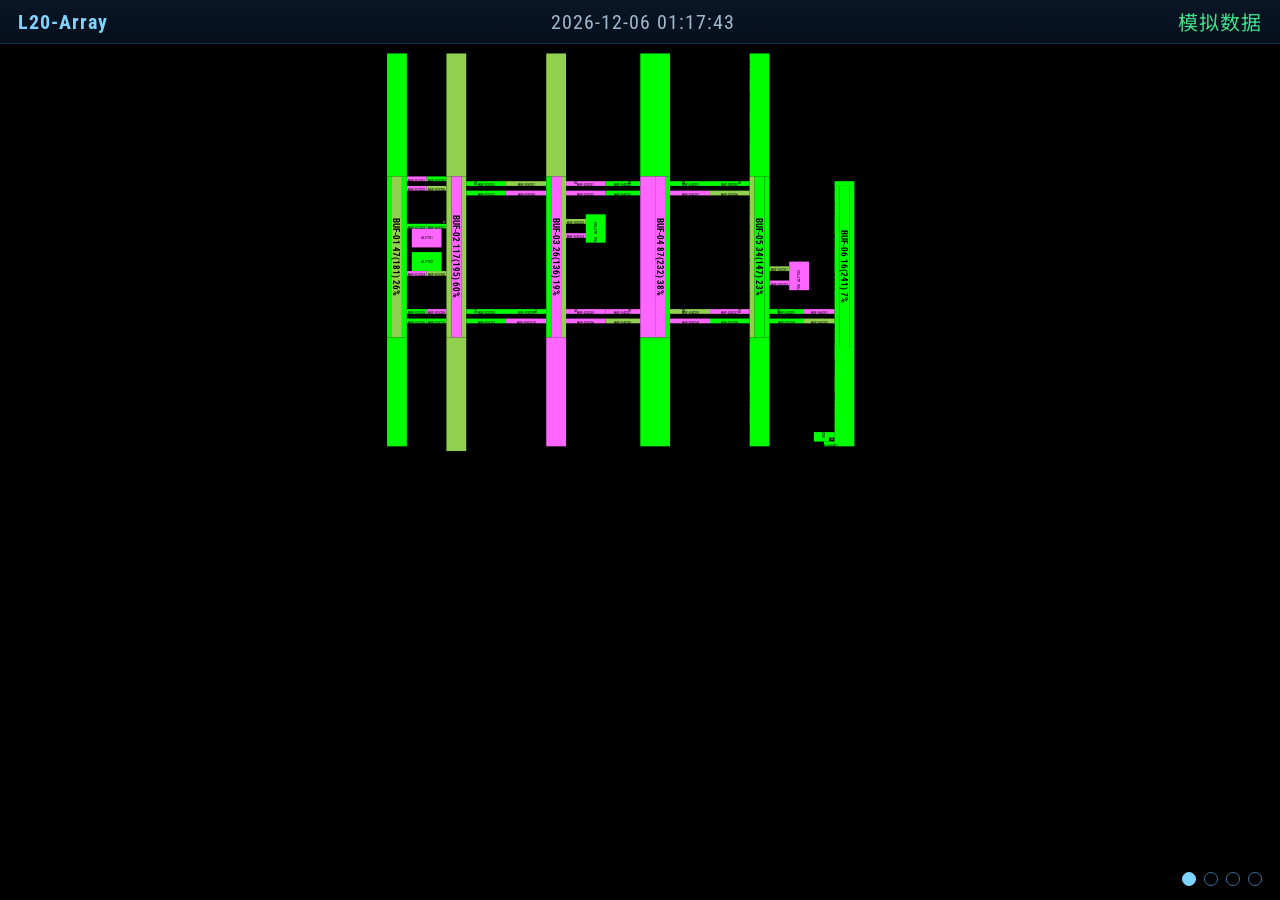
==== web/index.html @ 63c42b0e "feat: alarm camera focus, pulse and marquee bar" ====
<!DOCTYPE html>
<html lang="zh">
<head>
<meta charset="UTF-8">
<title>BUF FMC 监控大屏</title>
<link rel="stylesheet" href="css/dashboard.css">
<link href="https://fonts.googleapis.com/css2?family=Roboto+Condensed:wght@400;700&family=Noto+Sans+SC:wght@400;700&display=swap" rel="stylesheet">
</head>
<body>
<header id="hud">
  <span id="pageName">—</span>
  <span id="clock"></span>
  <span id="srcState" class="ok">模拟数据</span>
</header>
<main id="stage"><svg id="board" preserveAspectRatio="xMidYMid meet"></svg></main>
<footer id="alarmBar" class="hidden"></footer>
<nav id="pager"></nav>
<script src="data/page-1.js"></script><script src="data/page-2.js"></script>
<script src="data/page-3.js"></script><script src="data/page-4.js"></script>
<script src="js/page-render.js"></script>
<script src="js/carousel.js"></script>
<script src="js/alarm.js"></script>
<script src="js/data-provider.js"></script>
<script src="js/mock-provider.js"></script>
<script src="js/main.js"></script>
</body>
</html>
---- web/css/dashboard.css ----
/* BUF FMC 监控大屏骨架样式 */
* { margin: 0; padding: 0; box-sizing: border-box; }
html, body { width: 100vw; height: 100vh; overflow: hidden; }
body {
  background: #000;
  color: #cfe8ff;
  font-family: 'Roboto Condensed', 'Noto Sans SC', sans-serif;
  display: flex;
  flex-direction: column;
}

/* 页头 */
#hud {
  flex: 0 0 44px;
  display: flex;
  align-items: center;
  justify-content: space-between;
  padding: 0 18px;
  background: linear-gradient(180deg, #0a1526, #06101c);
  border-bottom: 1px solid #14304f;
  font-size: 20px;
  letter-spacing: 1px;
}
#pageName { color: #7fd4ff; font-weight: 700; }
#clock { color: #9fb8cc; font-variant-numeric: tabular-nums; }
#srcState.ok { color: #3fe08a; }
#srcState.err { color: #ff5f5f; }

/* 主舞台 */
#stage { flex: 1 1 auto; min-height: 0; display: flex; }
#board { width: 100%; height: 100%; display: block; }
#board .page { transition: opacity .6s ease; opacity: 1; }

/* 报警条（Task 3 启用） */
#alarmBar {
  flex: 0 0 40px;
  overflow: hidden;
  white-space: nowrap;
  background: #2a0b0b;
  color: #ff8080;
  line-height: 40px;
  font-size: 18px;
}
#alarmBar.hidden { display: none; }
#alarmBar { border-top: 1px solid #5a1414; }
#alarmBar .alarm-track {
  display: inline-flex;
  white-space: nowrap;
  min-width: 100%;
}
#alarmBar .alarm-run {
  display: inline-block;
  white-space: nowrap;
  animation: alarm-marquee linear infinite;
}
@keyframes alarm-marquee {
  from { transform: translateX(0); }
  to   { transform: translateX(-100%); }
}
#alarmBar .alarm-sep { color: #a33; }

/* 站点报警红描边脉冲（Task 5） */
.alarm-pulse {
  animation: alarm-stroke 2s ease-in-out infinite;
}
@keyframes alarm-stroke {
  0%, 100% { stroke: #ff2020; stroke-width: 2; }
  50%      { stroke: #ff7070; stroke-width: 6; }
}

/* 右下角页码指示器 */
#pager {
  position: fixed;
  right: 18px;
  bottom: 14px;
  display: flex;
  gap: 8px;
}
#pager .dot {
  width: 14px; height: 14px;
  border-radius: 50%;
  border: 1px solid #3f6f9f;
  background: transparent;
  cursor: pointer;
}
#pager .dot.on { background: #7fd4ff; border-color: #7fd4ff; }
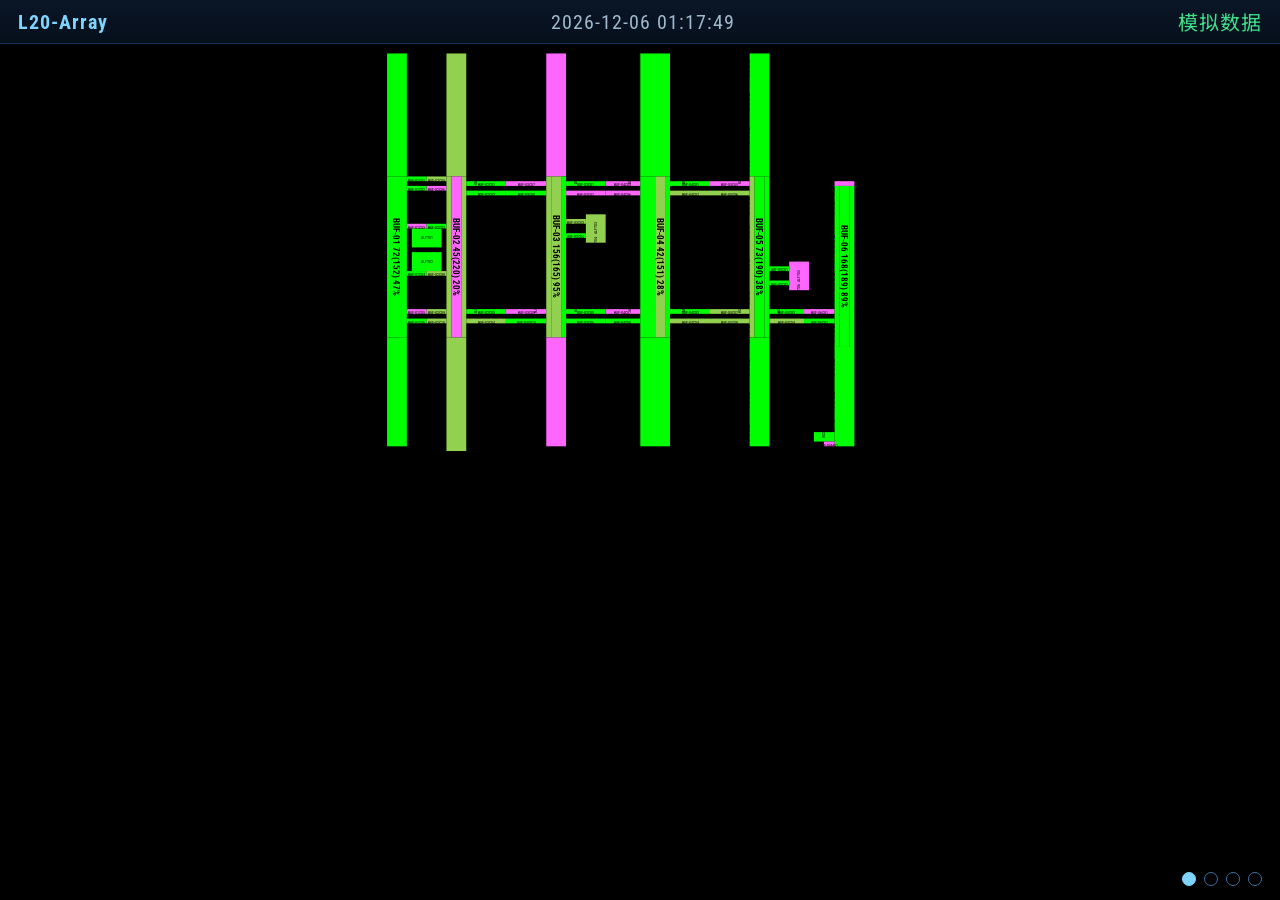
==== commit 209e6848: "docs: acceptance results and config for web dashboard" ====
--- a/web/index.html
+++ b/web/index.html
@@ -15,6 +15,7 @@
 <main id="stage"><svg id="board" preserveAspectRatio="xMidYMid meet"></svg></main>
 <footer id="alarmBar" class="hidden"></footer>
 <nav id="pager"></nav>
+<script src="config.js"></script>
 <script src="data/page-1.js"></script><script src="data/page-2.js"></script>
 <script src="data/page-3.js"></script><script src="data/page-4.js"></script>
 <script src="js/page-render.js"></script>
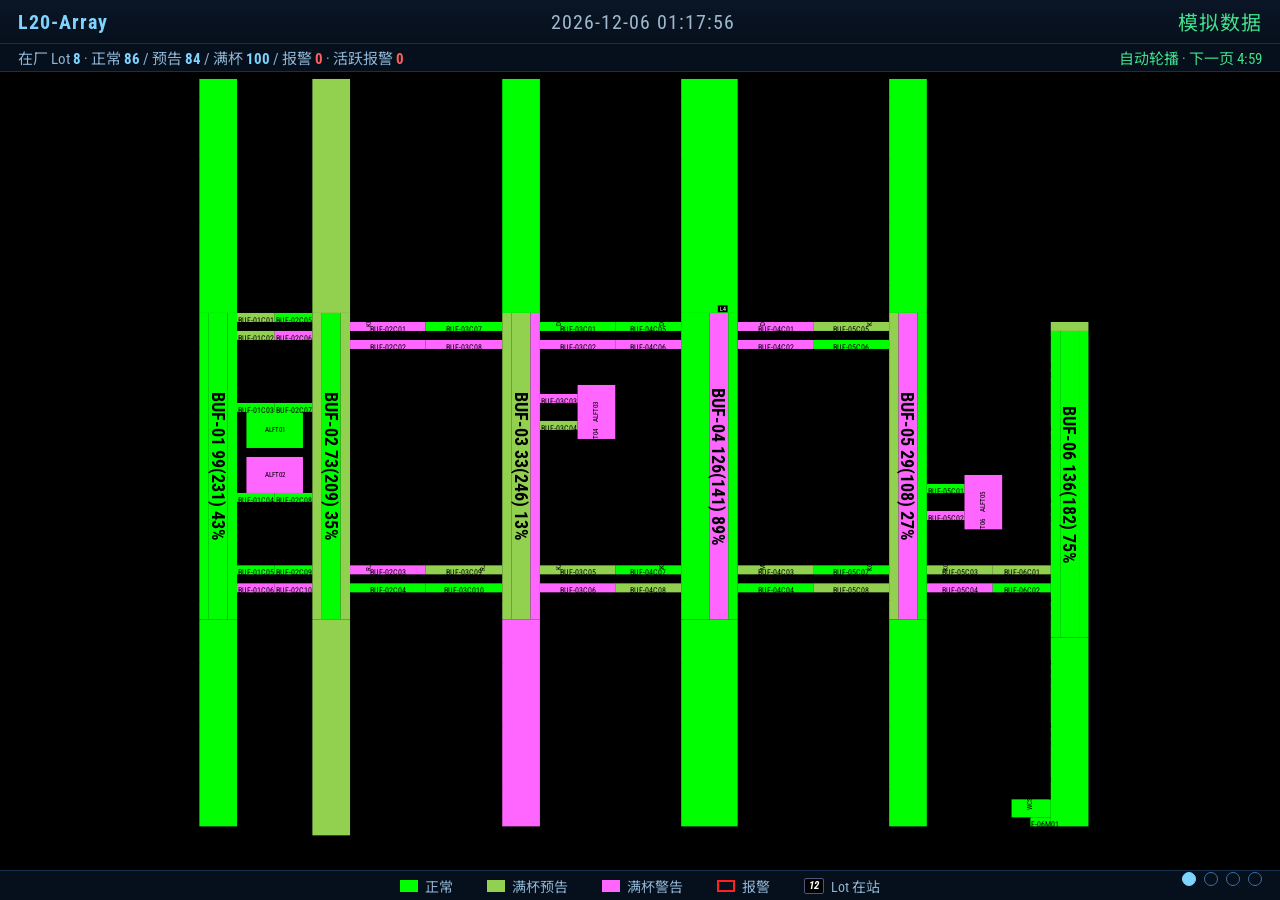
==== commit ff9fcb8f: "fix: crop page viewBox to content, add live status summary and legend" ====
--- a/web/index.html
+++ b/web/index.html
@@ -12,7 +12,18 @@
   <span id="clock"></span>
   <span id="srcState" class="ok">模拟数据</span>
 </header>
+<div id="statusBar">
+  <span id="lotSummary">在厂 Lot 0 · 正常 0 / 预告 0 / 满杯 0 / 报警 0 · 活跃报警 0</span>
+  <span id="carouselState">自动轮播</span>
+</div>
 <main id="stage"><svg id="board" preserveAspectRatio="xMidYMid meet"></svg></main>
+<footer id="legend">
+  <span class="lg"><i class="sw sw-normal"></i>正常</span>
+  <span class="lg"><i class="sw sw-pre"></i>满杯预告</span>
+  <span class="lg"><i class="sw sw-full"></i>满杯警告</span>
+  <span class="lg"><i class="sw sw-alarm"></i>报警</span>
+  <span class="lg"><i class="sw sw-lot">12</i>Lot 在站</span>
+</footer>
 <footer id="alarmBar" class="hidden"></footer>
 <nav id="pager"></nav>
 <script src="config.js"></script>
--- a/web/css/dashboard.css
+++ b/web/css/dashboard.css
@@ -25,6 +25,68 @@
 #clock { color: #9fb8cc; font-variant-numeric: tabular-nums; }
 #srcState.ok { color: #3fe08a; }
 #srcState.err { color: #ff5f5f; }
+
+/* 页头下状态条：实时摘要 + 轮播状态 */
+#statusBar {
+  flex: 0 0 28px;
+  display: flex;
+  align-items: center;
+  justify-content: space-between;
+  padding: 0 18px;
+  background: #06101c;
+  border-bottom: 1px solid #14304f;
+  font-size: 15px;
+  color: #8fb4d4;
+}
+#statusBar #lotSummary { font-variant-numeric: tabular-nums; }
+#statusBar #lotSummary .num { color: #7fd4ff; font-weight: 700; }
+#statusBar #lotSummary .num.alarm { color: #ff5f5f; }
+#statusBar #carouselState { color: #3fe08a; }
+#statusBar #carouselState.alarm { color: #ff8080; }
+#statusBar #carouselState.manual { color: #ffd35f; }
+
+/* 页脚图例条（报警条上方，无报警时贴底） */
+#legend {
+  flex: 0 0 30px;
+  display: flex;
+  align-items: center;
+  justify-content: center;
+  gap: 34px;
+  background: #06101c;
+  border-top: 1px solid #14304f;
+  font-size: 14px;
+  color: #8fb4d4;
+}
+#legend .lg { display: inline-flex; align-items: center; gap: 7px; }
+#legend .sw { display: inline-block; width: 18px; height: 12px; }
+#legend .sw-normal { background: #00FF00; }
+#legend .sw-pre { background: #92D050; }
+#legend .sw-full { background: #FF66FF; }
+/* 报警样例：红描边闪烁 */
+#legend .sw-alarm {
+  background: transparent;
+  border: 2px solid #ff2020;
+  animation: legend-blink 2s ease-in-out infinite;
+}
+@keyframes legend-blink {
+  0%, 100% { border-color: #ff2020; border-width: 2px; }
+  50%      { border-color: #ff7070; border-width: 4px; }
+}
+/* Lot 徽标样例：黑底白字小徽标 */
+#legend .sw-lot {
+  width: auto;
+  min-width: 18px;
+  height: 16px;
+  padding: 0 4px;
+  background: #000;
+  border: 1px solid #557;
+  border-radius: 2px;
+  color: #fff;
+  font-size: 11px;
+  line-height: 14px;
+  text-align: center;
+  font-weight: 700;
+}
 
 /* 主舞台 */
 #stage { flex: 1 1 auto; min-height: 0; display: flex; }
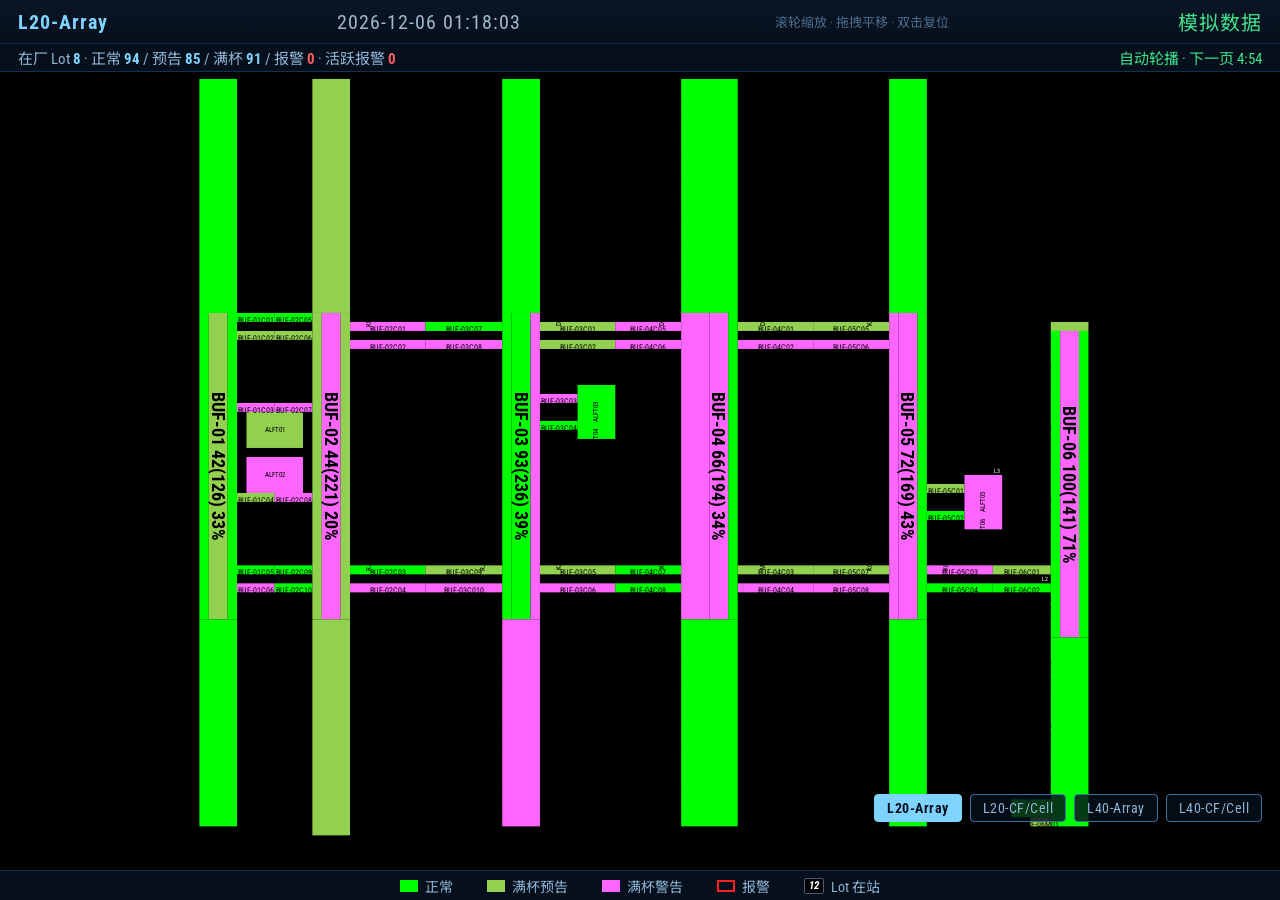
==== commit 6e7aa521: "fix: carousel dwell reset bug, add zoom/pan and labeled page nav" ====
--- a/web/index.html
+++ b/web/index.html
@@ -10,6 +10,7 @@
 <header id="hud">
   <span id="pageName">—</span>
   <span id="clock"></span>
+  <span id="zoomHint">滚轮缩放 · 拖拽平移 · 双击复位</span>
   <span id="srcState" class="ok">模拟数据</span>
 </header>
 <div id="statusBar">
@@ -34,6 +35,7 @@
 <script src="js/alarm.js"></script>
 <script src="js/data-provider.js"></script>
 <script src="js/mock-provider.js"></script>
+<script src="js/zoom.js"></script>
 <script src="js/main.js"></script>
 </body>
 </html>
--- a/web/css/dashboard.css
+++ b/web/css/dashboard.css
@@ -22,6 +22,7 @@
   letter-spacing: 1px;
 }
 #pageName { color: #7fd4ff; font-weight: 700; }
+#zoomHint { color: #4a6b8a; font-size: 13px; letter-spacing: 0; margin-left: 24px; }
 #clock { color: #9fb8cc; font-variant-numeric: tabular-nums; }
 #srcState.ok { color: #3fe08a; }
 #srcState.err { color: #ff5f5f; }
@@ -130,19 +131,28 @@
   50%      { stroke: #ff7070; stroke-width: 6; }
 }
 
-/* 右下角页码指示器 */
+/* 右下角页码指示器：带页名的按钮组 */
 #pager {
   position: fixed;
   right: 18px;
-  bottom: 14px;
+  bottom: 78px; /* 避开页脚（图例 30px + 报警条 40px） */
   display: flex;
   gap: 8px;
 }
-#pager .dot {
-  width: 14px; height: 14px;
-  border-radius: 50%;
+#pager .pgBtn {
+  padding: 5px 12px;
   border: 1px solid #3f6f9f;
-  background: transparent;
+  border-radius: 4px;
+  background: rgba(6, 16, 28, 0.82);
+  color: #8fb4d4;
+  font: 14px 'Roboto Condensed', 'Noto Sans SC', sans-serif;
+  letter-spacing: 0.5px;
   cursor: pointer;
 }
-#pager .dot.on { background: #7fd4ff; border-color: #7fd4ff; }
+#pager .pgBtn:hover { border-color: #7fd4ff; color: #cfe8ff; }
+#pager .pgBtn.on {
+  background: #7fd4ff;
+  border-color: #7fd4ff;
+  color: #06101c;
+  font-weight: 700;
+}
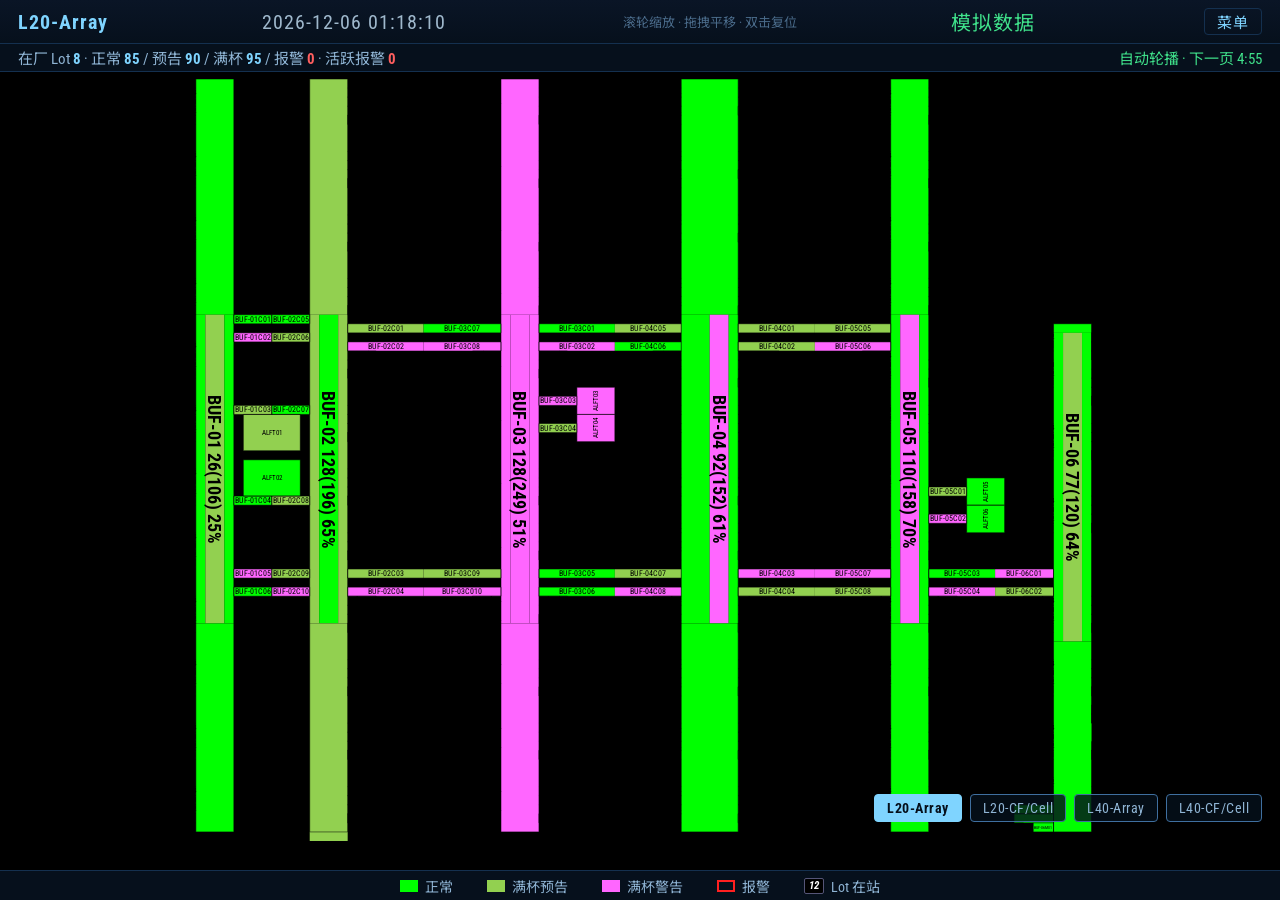
==== commit 320cdf2f: "feat: mode menu page and synced alarm marquee" ====
--- a/web/index.html
+++ b/web/index.html
@@ -12,6 +12,7 @@
   <span id="clock"></span>
   <span id="zoomHint">滚轮缩放 · 拖拽平移 · 双击复位</span>
   <span id="srcState" class="ok">模拟数据</span>
+  <a id="menuLink" href="menu.html">菜单</a>
 </header>
 <div id="statusBar">
   <span id="lotSummary">在厂 Lot 0 · 正常 0 / 预告 0 / 满杯 0 / 报警 0 · 活跃报警 0</span>
--- a/web/css/dashboard.css
+++ b/web/css/dashboard.css
@@ -25,6 +25,8 @@
 #zoomHint { color: #4a6b8a; font-size: 13px; letter-spacing: 0; margin-left: 24px; }
 #clock { color: #9fb8cc; font-variant-numeric: tabular-nums; }
 #srcState.ok { color: #3fe08a; }
+#menuLink { color: #7fd4ff; font-size: 15px; text-decoration: none; border: 1px solid #14304f; border-radius: 4px; padding: 2px 12px; margin-left: 16px; }
+#menuLink:hover { border-color: #2f6ea5; background: #0a1526; }
 #srcState.err { color: #ff5f5f; }
 
 /* 页头下状态条：实时摘要 + 轮播状态 */
@@ -106,20 +108,13 @@
 }
 #alarmBar.hidden { display: none; }
 #alarmBar { border-top: 1px solid #5a1414; }
-#alarmBar .alarm-track {
+/* rAF 驱动的滚动轨道：两份 .alarm-copy 并排，JS 按实测单份宽度取模循环 */
+#alarmBar .alarm-run {
   display: inline-flex;
   white-space: nowrap;
-  min-width: 100%;
+  will-change: transform;
 }
-#alarmBar .alarm-run {
-  display: inline-block;
-  white-space: nowrap;
-  animation: alarm-marquee linear infinite;
-}
-@keyframes alarm-marquee {
-  from { transform: translateX(0); }
-  to   { transform: translateX(-100%); }
-}
+#alarmBar .alarm-copy { display: inline-block; white-space: nowrap; }
 #alarmBar .alarm-sep { color: #a33; }
 
 /* 站点报警红描边脉冲（Task 5） */
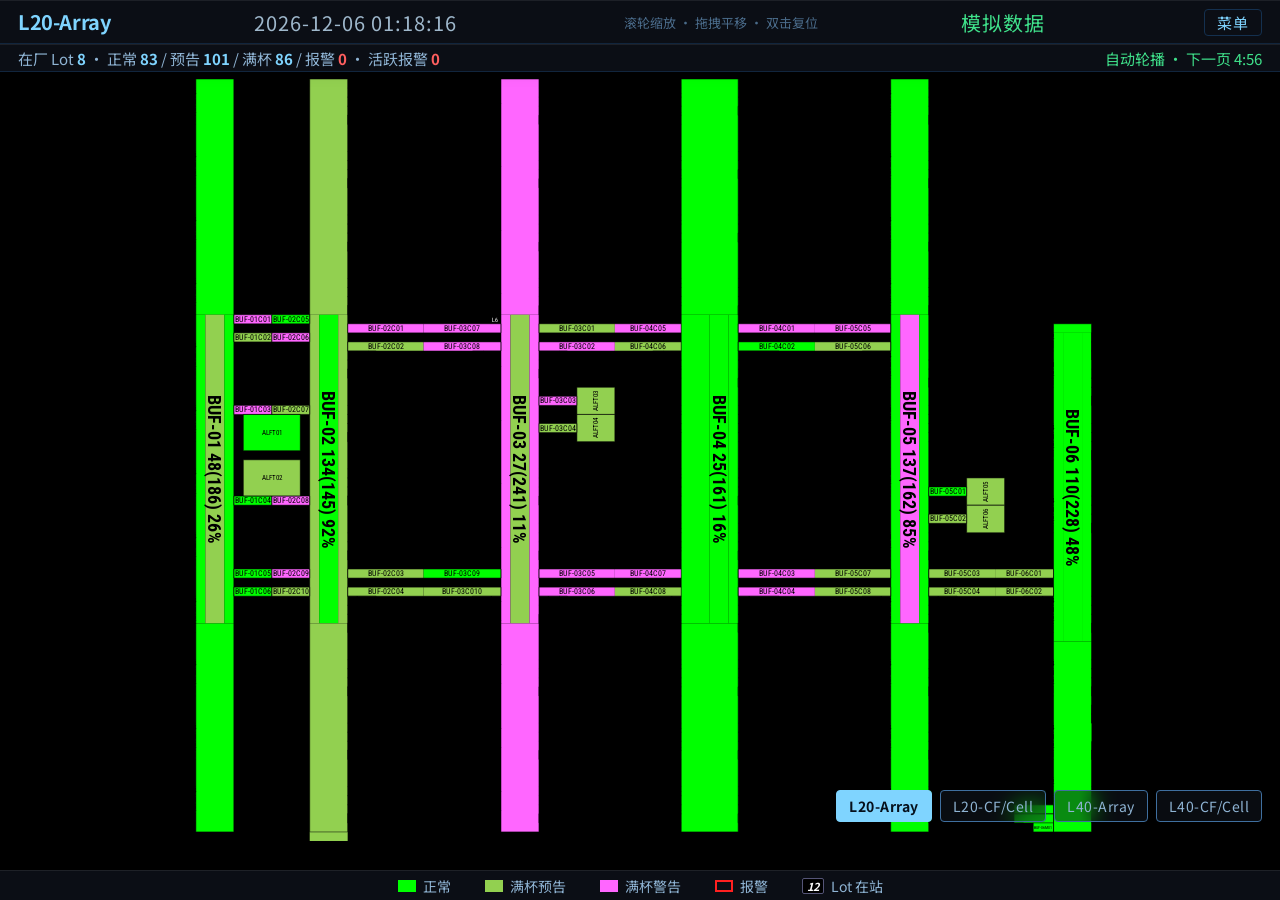
==== commit ac986a4a: "feat: apple-design UI polish (springs, gestures, materials, typography, a11y)" ====
--- a/web/index.html
+++ b/web/index.html
@@ -31,6 +31,7 @@
 <script src="config.js"></script>
 <script src="data/page-1.js"></script><script src="data/page-2.js"></script>
 <script src="data/page-3.js"></script><script src="data/page-4.js"></script>
+<script src="js/motion.js"></script>
 <script src="js/page-render.js"></script>
 <script src="js/carousel.js"></script>
 <script src="js/alarm.js"></script>
--- a/web/css/dashboard.css
+++ b/web/css/dashboard.css
@@ -1,62 +1,91 @@
-/* BUF FMC 监控大屏骨架样式 */
+/* BUF FMC 监控大屏骨架样式（Apple Design 打磨版） */
 * { margin: 0; padding: 0; box-sizing: border-box; }
 html, body { width: 100vw; height: 100vh; overflow: hidden; }
 body {
   background: #000;
   color: #cfe8ff;
-  font-family: 'Roboto Condensed', 'Noto Sans SC', sans-serif;
+  /* §15 排印：系统字体栈兜底，Noto Sans SC 在前 */
+  font-family: 'Noto Sans SC', 'Roboto Condensed', system-ui, -apple-system, 'Segoe UI', 'Microsoft YaHei', sans-serif;
   display: flex;
   flex-direction: column;
 }
 
-/* 页头 */
+/* ---- §12 材质与深度：半透明浮层 chrome ----
+ * 统一基材 rgba(18,24,34,0.62) + blur(20px) saturate(160%) + 顶部 1px 亮边；
+ * 材质权重编码层级：页头最重（更深 blur + 更重阴影），小控件最轻。 */
+
+/* 页头（重材质：结构层级最高） */
 #hud {
   flex: 0 0 44px;
   display: flex;
   align-items: center;
   justify-content: space-between;
   padding: 0 18px;
-  background: linear-gradient(180deg, #0a1526, #06101c);
-  border-bottom: 1px solid #14304f;
+  background: rgba(18, 24, 34, 0.62);
+  -webkit-backdrop-filter: blur(28px) saturate(160%);
+  backdrop-filter: blur(28px) saturate(160%);
+  border-top: 1px solid rgba(255, 255, 255, 0.08); /* 亮边 = 光照在材质上 */
+  border-bottom: 1px solid rgba(20, 48, 79, 0.7);
+  box-shadow: 0 10px 30px rgba(0, 0, 0, 0.45);     /* 大表面 = 更深阴影 */
   font-size: 20px;
   letter-spacing: 1px;
-}
-#pageName { color: #7fd4ff; font-weight: 700; }
+  position: relative;
+  z-index: 2;
+}
+/* §15 大字号标题：负 tracking + 紧 leading */
+#pageName { color: #7fd4ff; font-weight: 700; letter-spacing: -0.02em; line-height: 1.1; }
 #zoomHint { color: #4a6b8a; font-size: 13px; letter-spacing: 0; margin-left: 24px; }
 #clock { color: #9fb8cc; font-variant-numeric: tabular-nums; }
 #srcState.ok { color: #3fe08a; }
-#menuLink { color: #7fd4ff; font-size: 15px; text-decoration: none; border: 1px solid #14304f; border-radius: 4px; padding: 2px 12px; margin-left: 16px; }
-#menuLink:hover { border-color: #2f6ea5; background: #0a1526; }
 #srcState.err { color: #ff5f5f; }
-
-/* 页头下状态条：实时摘要 + 轮播状态 */
+#menuLink {
+  color: #7fd4ff;
+  font-size: 15px;
+  text-decoration: none;
+  border: 1px solid #14304f;
+  border-radius: 4px;
+  padding: 2px 12px;
+  margin-left: 16px;
+}
+#menuLink:hover { border-color: #2f6ea5; background: rgba(47, 110, 165, 0.15); will-change: transform; }
+/* §1/§10 即时反馈：按下即刻 scale(0.97)，100ms ease-out */
+#menuLink:active { transform: scale(0.97); transition: transform 100ms ease-out; }
+
+/* 页头下状态条（轻材质）：实时摘要 + 轮播状态 */
 #statusBar {
   flex: 0 0 28px;
   display: flex;
   align-items: center;
   justify-content: space-between;
   padding: 0 18px;
-  background: #06101c;
-  border-bottom: 1px solid #14304f;
+  background: rgba(18, 24, 34, 0.62);
+  -webkit-backdrop-filter: blur(20px) saturate(160%);
+  backdrop-filter: blur(20px) saturate(160%);
+  border-top: 1px solid rgba(255, 255, 255, 0.08);
+  border-bottom: 1px solid rgba(20, 48, 79, 0.7);
   font-size: 15px;
   color: #8fb4d4;
-}
-#statusBar #lotSummary { font-variant-numeric: tabular-nums; }
+  font-variant-numeric: tabular-nums; /* §15 数字等宽，跳动不抖 */
+  position: relative;
+  z-index: 2;
+}
 #statusBar #lotSummary .num { color: #7fd4ff; font-weight: 700; }
 #statusBar #lotSummary .num.alarm { color: #ff5f5f; }
 #statusBar #carouselState { color: #3fe08a; }
 #statusBar #carouselState.alarm { color: #ff8080; }
 #statusBar #carouselState.manual { color: #ffd35f; }
 
-/* 页脚图例条（报警条上方，无报警时贴底） */
+/* 页脚图例条（轻材质，与报警条同处 flex 流内、互不叠层） */
 #legend {
   flex: 0 0 30px;
   display: flex;
   align-items: center;
   justify-content: center;
   gap: 34px;
-  background: #06101c;
-  border-top: 1px solid #14304f;
+  background: rgba(18, 24, 34, 0.62);
+  -webkit-backdrop-filter: blur(20px) saturate(160%);
+  backdrop-filter: blur(20px) saturate(160%);
+  border-top: 1px solid rgba(255, 255, 255, 0.08);
   font-size: 14px;
   color: #8fb4d4;
 }
@@ -94,20 +123,26 @@
 /* 主舞台 */
 #stage { flex: 1 1 auto; min-height: 0; display: flex; }
 #board { width: 100%; height: 100%; display: block; }
-#board .page { transition: opacity .6s ease; opacity: 1; }
-
-/* 报警条（Task 3 启用） */
+/* §7 页面切换：opacity + 6px y 位移共用同一过渡曲线（进入自下而上） */
+#board .page { transition: opacity .6s ease, transform .6s ease; opacity: 1; }
+
+/* 报警条（材质 + materialize 出现/消失：高度 + 透明度联动，不用 display:none） */
 #alarmBar {
-  flex: 0 0 40px;
+  flex: 0 0 auto;
+  height: 40px;
   overflow: hidden;
   white-space: nowrap;
-  background: #2a0b0b;
+  background: rgba(18, 24, 34, 0.62);
+  -webkit-backdrop-filter: blur(20px) saturate(160%);
+  backdrop-filter: blur(20px) saturate(160%);
+  border-top: 1px solid rgba(255, 64, 64, 0.35); /* 红色语义放在描边/文字层，不放在材质底色 */
   color: #ff8080;
   line-height: 40px;
   font-size: 18px;
-}
-#alarmBar.hidden { display: none; }
-#alarmBar { border-top: 1px solid #5a1414; }
+  opacity: 1;
+  transition: height .35s ease, opacity .35s ease, border-top-width .35s ease;
+}
+#alarmBar.hidden { height: 0; opacity: 0; border-top-width: 0; }
 /* rAF 驱动的滚动轨道：两份 .alarm-copy 并排，JS 按实测单份宽度取模循环 */
 #alarmBar .alarm-run {
   display: inline-flex;
@@ -117,7 +152,7 @@
 #alarmBar .alarm-copy { display: inline-block; white-space: nowrap; }
 #alarmBar .alarm-sep { color: #a33; }
 
-/* 站点报警红描边脉冲（Task 5） */
+/* 站点报警红描边脉冲（保留） */
 .alarm-pulse {
   animation: alarm-stroke 2s ease-in-out infinite;
 }
@@ -126,7 +161,7 @@
   50%      { stroke: #ff7070; stroke-width: 6; }
 }
 
-/* 右下角页码指示器：带页名的按钮组 */
+/* 右下角页码指示器（最轻材质：小控件 = 轻 blur、轻底色） */
 #pager {
   position: fixed;
   right: 18px;
@@ -138,16 +173,50 @@
   padding: 5px 12px;
   border: 1px solid #3f6f9f;
   border-radius: 4px;
-  background: rgba(6, 16, 28, 0.82);
+  background: rgba(18, 24, 34, 0.5);
+  -webkit-backdrop-filter: blur(12px) saturate(160%);
+  backdrop-filter: blur(12px) saturate(160%);
   color: #8fb4d4;
-  font: 14px 'Roboto Condensed', 'Noto Sans SC', sans-serif;
+  font: 14px 'Noto Sans SC', 'Roboto Condensed', system-ui, sans-serif;
   letter-spacing: 0.5px;
   cursor: pointer;
 }
-#pager .pgBtn:hover { border-color: #7fd4ff; color: #cfe8ff; }
+#pager .pgBtn:hover { border-color: #7fd4ff; color: #cfe8ff; will-change: transform; }
+/* §1/§10 即时反馈：按下即刻 scale(0.97) */
+#pager .pgBtn:active { transform: scale(0.97); transition: transform 100ms ease-out; }
 #pager .pgBtn.on {
   background: #7fd4ff;
   border-color: #7fd4ff;
   color: #06101c;
   font-weight: 700;
 }
+
+/* ---- §14 可访问性 ---- */
+
+/* reduced-motion：全部动效退化为 ≤200ms opacity cross-fade 或静态 */
+@media (prefers-reduced-motion: reduce) {
+  #board .page { transition: opacity 200ms ease; transform: none !important; }
+  #alarmBar { transition: opacity 200ms ease; }
+  #menuLink, #pager .pgBtn { transition: none; }
+  #menuLink:active, #pager .pgBtn:active { transform: none; }
+  .alarm-pulse { animation: none; stroke: #ff2020; stroke-width: 3; } /* 静态红框 */
+  #legend .sw-alarm { animation: none; border-color: #ff2020; border-width: 2px; }
+}
+
+/* reduced-transparency：材质变实底、去 blur */
+@media (prefers-reduced-transparency: reduce) {
+  #hud, #statusBar, #legend, #alarmBar {
+    background: #121a26;
+    -webkit-backdrop-filter: none;
+    backdrop-filter: none;
+  }
+  #pager .pgBtn { background: #121a26; -webkit-backdrop-filter: none; backdrop-filter: none; }
+}
+
+/* prefers-contrast:more：控件加对比边框 */
+@media (prefers-contrast: more) {
+  #menuLink, #pager .pgBtn { border: 2px solid #9fdcff; }
+  #hud, #statusBar { border-bottom-color: #9fdcff; }
+  #legend { border-top-color: #9fdcff; }
+  #alarmBar { border-top-color: #ff6060; }
+}
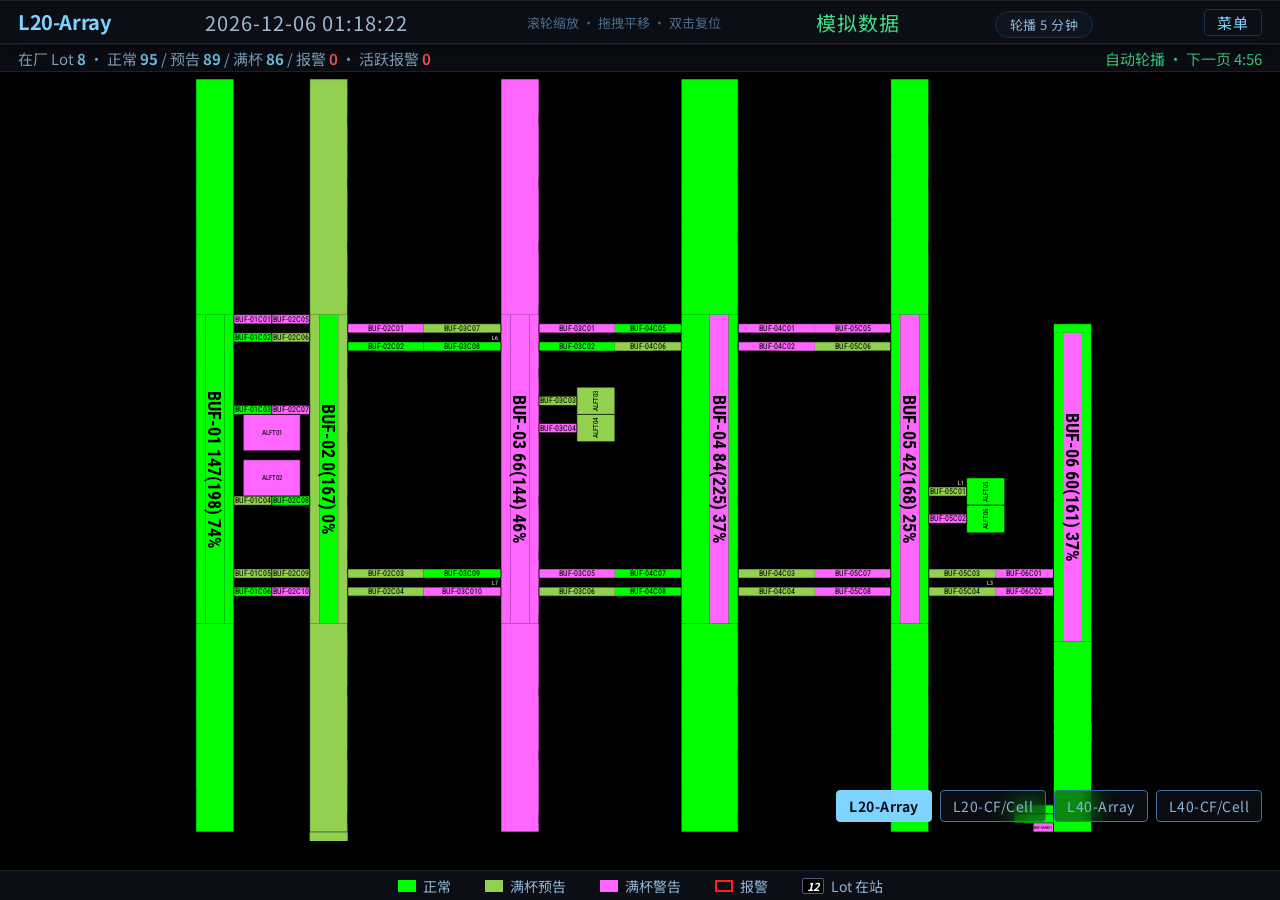
==== commit 6f58b5f7: "feat: user-configurable carousel dwell (persisted, hidden in QA mode)" ====
--- a/web/index.html
+++ b/web/index.html
@@ -12,6 +12,7 @@
   <span id="clock"></span>
   <span id="zoomHint">滚轮缩放 · 拖拽平移 · 双击复位</span>
   <span id="srcState" class="ok">模拟数据</span>
+  <span id="dwellSlot"></span><!-- 停留时长胶囊（main.js 填充；?qa=1 不渲染） -->
   <a id="menuLink" href="menu.html">菜单</a>
 </header>
 <div id="statusBar">
--- a/web/css/dashboard.css
+++ b/web/css/dashboard.css
@@ -30,7 +30,7 @@
   font-size: 20px;
   letter-spacing: 1px;
   position: relative;
-  z-index: 2;
+  z-index: 3; /* 高于 #statusBar：内部 .dwell-menu 弹层需跨过状态条点击 */
 }
 /* §15 大字号标题：负 tracking + 紧 leading */
 #pageName { color: #7fd4ff; font-weight: 700; letter-spacing: -0.02em; line-height: 1.1; }
@@ -51,6 +51,57 @@
 /* §1/§10 即时反馈：按下即刻 scale(0.97)，100ms ease-out */
 #menuLink:active { transform: scale(0.97); transition: transform 100ms ease-out; }
 
+/* 轮播停留时长设置（页头小胶囊 + 选项弹层：最轻材质小控件） */
+#dwellSlot { display: flex; align-items: center; }
+.dwell-ctl { position: relative; }
+.dwell-btn {
+  color: #8fb4d4;
+  font: 13px 'Noto Sans SC', 'Roboto Condensed', system-ui, sans-serif;
+  letter-spacing: 0.5px;
+  font-variant-numeric: tabular-nums;
+  background: rgba(18, 24, 34, 0.5);
+  -webkit-backdrop-filter: blur(12px) saturate(160%);
+  backdrop-filter: blur(12px) saturate(160%);
+  border: 1px solid #14304f;
+  border-radius: 999px; /* 胶囊 */
+  padding: 3px 14px;
+  cursor: pointer;
+}
+.dwell-btn:hover { border-color: #2f6ea5; color: #cfe8ff; background: rgba(47, 110, 165, 0.15); will-change: transform; }
+/* §1/§10 即时反馈：按下即刻 scale(0.97)，100ms ease-out */
+.dwell-btn:active { transform: scale(0.97); transition: transform 100ms ease-out; }
+.dwell-menu {
+  position: absolute;
+  top: calc(100% + 10px);
+  right: 0;
+  display: grid;
+  grid-template-columns: repeat(2, 1fr); /* 8 选项两列，紧凑弹层 */
+  gap: 2px;
+  min-width: 152px;
+  padding: 6px;
+  background: rgba(12, 18, 28, 0.9); /* 弹层底色更实，保证选项可读 */
+  -webkit-backdrop-filter: blur(20px) saturate(160%);
+  backdrop-filter: blur(20px) saturate(160%);
+  border: 1px solid #14304f;
+  border-radius: 8px;
+  box-shadow: 0 14px 34px rgba(0, 0, 0, 0.5);
+  z-index: 6;
+}
+.dwell-menu.hidden { display: none; }
+.dwell-opt {
+  padding: 6px 0;
+  text-align: center;
+  color: #8fb4d4;
+  background: transparent;
+  border: 0;
+  border-radius: 5px;
+  font: 14px 'Noto Sans SC', 'Roboto Condensed', system-ui, sans-serif;
+  font-variant-numeric: tabular-nums;
+  cursor: pointer;
+}
+.dwell-opt:hover { background: rgba(47, 110, 165, 0.28); color: #cfe8ff; }
+.dwell-opt.on { color: #7fd4ff; background: rgba(47, 110, 165, 0.2); font-weight: 700; }
+
 /* 页头下状态条（轻材质）：实时摘要 + 轮播状态 */
 #statusBar {
   flex: 0 0 28px;
@@ -197,8 +248,8 @@
 @media (prefers-reduced-motion: reduce) {
   #board .page { transition: opacity 200ms ease; transform: none !important; }
   #alarmBar { transition: opacity 200ms ease; }
-  #menuLink, #pager .pgBtn { transition: none; }
-  #menuLink:active, #pager .pgBtn:active { transform: none; }
+  #menuLink, #pager .pgBtn, .dwell-btn, .dwell-opt { transition: none; }
+  #menuLink:active, #pager .pgBtn:active, .dwell-btn:active, .dwell-opt:active { transform: none; }
   .alarm-pulse { animation: none; stroke: #ff2020; stroke-width: 3; } /* 静态红框 */
   #legend .sw-alarm { animation: none; border-color: #ff2020; border-width: 2px; }
 }
@@ -211,11 +262,12 @@
     backdrop-filter: none;
   }
   #pager .pgBtn { background: #121a26; -webkit-backdrop-filter: none; backdrop-filter: none; }
+  .dwell-btn, .dwell-menu { background: #121a26; -webkit-backdrop-filter: none; backdrop-filter: none; }
 }
 
 /* prefers-contrast:more：控件加对比边框 */
 @media (prefers-contrast: more) {
-  #menuLink, #pager .pgBtn { border: 2px solid #9fdcff; }
+  #menuLink, #pager .pgBtn, .dwell-btn { border: 2px solid #9fdcff; }
   #hud, #statusBar { border-bottom-color: #9fdcff; }
   #legend { border-top-color: #9fdcff; }
   #alarmBar { border-top-color: #ff6060; }
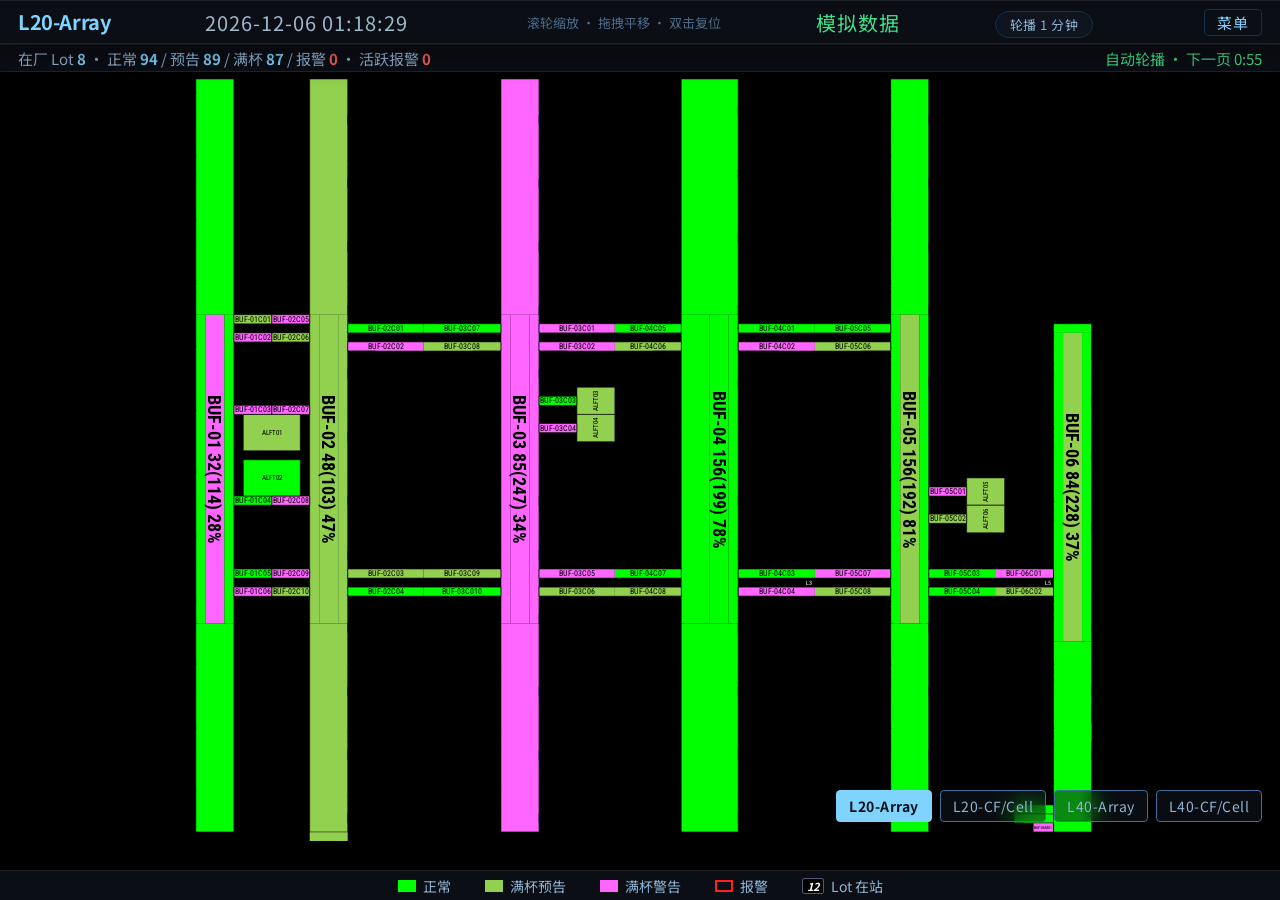
==== commit 6316fc35: "fix: dwell URL clamp uses hard bounds; cache-bust local assets" ====
--- a/web/index.html
+++ b/web/index.html
@@ -3,7 +3,7 @@
 <head>
 <meta charset="UTF-8">
 <title>BUF FMC 监控大屏</title>
-<link rel="stylesheet" href="css/dashboard.css">
+<link rel="stylesheet" href="css/dashboard.css?v=20260901a">
 <link href="https://fonts.googleapis.com/css2?family=Roboto+Condensed:wght@400;700&family=Noto+Sans+SC:wght@400;700&display=swap" rel="stylesheet">
 </head>
 <body>
@@ -29,16 +29,16 @@
 </footer>
 <footer id="alarmBar" class="hidden"></footer>
 <nav id="pager"></nav>
-<script src="config.js"></script>
-<script src="data/page-1.js"></script><script src="data/page-2.js"></script>
-<script src="data/page-3.js"></script><script src="data/page-4.js"></script>
-<script src="js/motion.js"></script>
-<script src="js/page-render.js"></script>
-<script src="js/carousel.js"></script>
-<script src="js/alarm.js"></script>
-<script src="js/data-provider.js"></script>
-<script src="js/mock-provider.js"></script>
-<script src="js/zoom.js"></script>
-<script src="js/main.js"></script>
+<script src="config.js?v=20260901a"></script>
+<script src="data/page-1.js?v=20260901a"></script><script src="data/page-2.js?v=20260901a"></script>
+<script src="data/page-3.js?v=20260901a"></script><script src="data/page-4.js?v=20260901a"></script>
+<script src="js/motion.js?v=20260901a"></script>
+<script src="js/page-render.js?v=20260901a"></script>
+<script src="js/carousel.js?v=20260901a"></script>
+<script src="js/alarm.js?v=20260901a"></script>
+<script src="js/data-provider.js?v=20260901a"></script>
+<script src="js/mock-provider.js?v=20260901a"></script>
+<script src="js/zoom.js?v=20260901a"></script>
+<script src="js/main.js?v=20260901a"></script>
 </body>
 </html>
